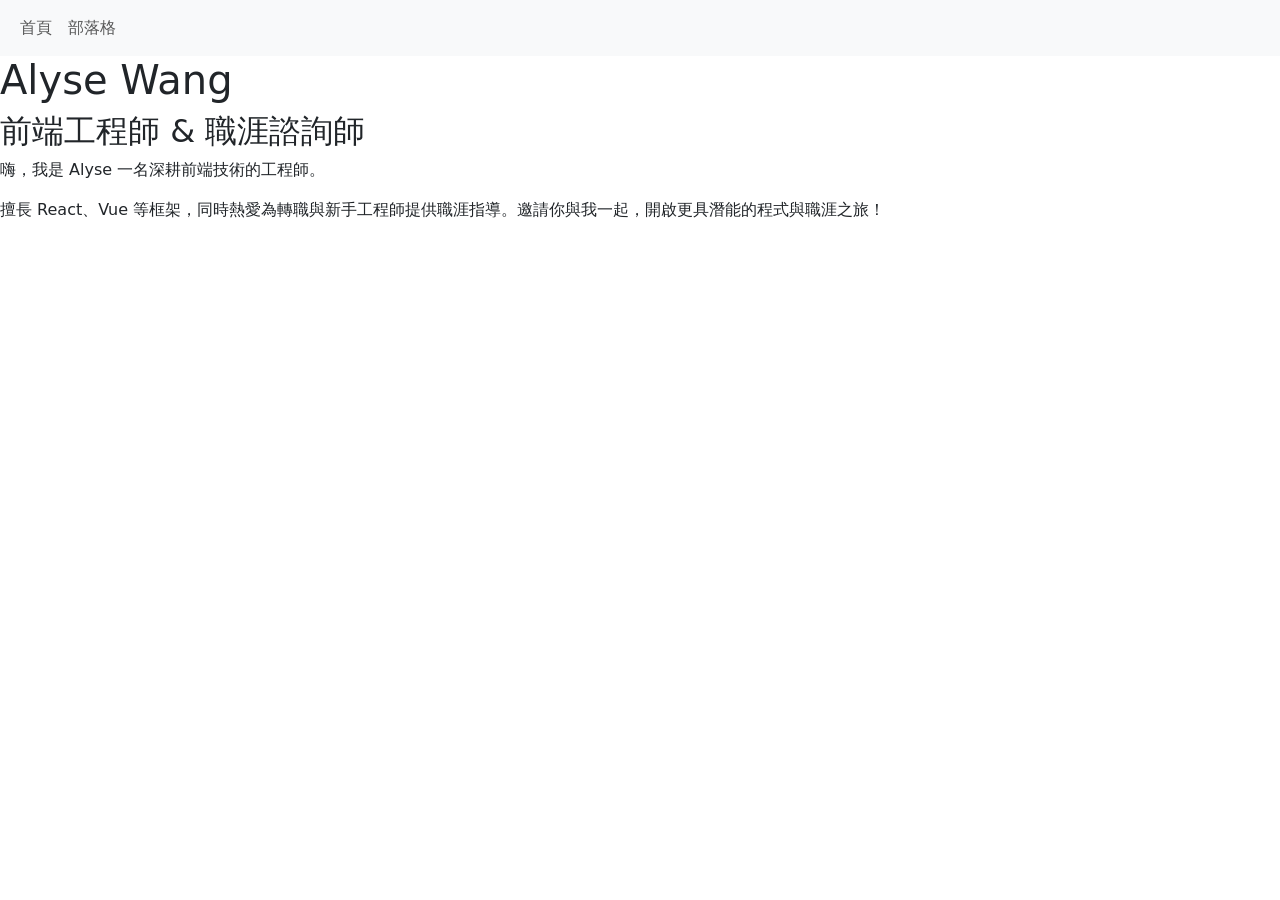
==== blogs.html @ f26d82ae "建立2025 30 webcamp環境" ====
<!DOCTYPE html>
<html lang="zh-Hant-TW">

<head>
    <meta charset="UTF-8">
    <meta name="viewport" content="width=device-width, initial-scale=1.0">
    <!-- bootstrap -->
    <link href="https://cdn.jsdelivr.net/npm/bootstrap@5.1.1/dist/css/bootstrap.min.css" rel="stylesheet"
        integrity="sha384-F3w7mX95PdgyTmZZMECAngseQB83DfGTowi0iMjiWaeVhAn4FJkqJByhZMI3AhiU" crossorigin="anonymous">
    <title>2025 web camp</title>
</head>

<body>
    <nav class="navbar navbar-expand-lg navbar-light bg-light">
        <div class="container-fluid">

            <div class="collapse navbar-collapse" id="navbarSupportedContent">
                <ul class="navbar-nav me-auto mb-2 mb-lg-0">
                    <li class="nav-item">
                        <a class="nav-link" href="index.html">首頁</a>
                    </li>
                    <li class="nav-item">
                        <a class="nav-link" href="blogs.html">部落格</a>
                    </li>

                </ul>

            </div>
        </div>
    </nav>
    <section>
<div class="">
    <h1>Alyse Wang</h1>
    <h2>前端工程師 & 職涯諮詢師</h2>
</div>
<div>
    <p>嗨，我是
Alyse
一名深耕前端技術的工程師。</p>
<p>擅長 React、Vue 等框架，同時熱愛為轉職與新手工程師提供職涯指導。邀請你與我一起，開啟更具潛能的程式與職涯之旅！</p>
</div>
    </section>


    <!-- bootstrap -->
    <script src="https://cdn.jsdelivr.net/npm/bootstrap@5.1.1/dist/js/bootstrap.bundle.min.js"
        integrity="sha384-/bQdsTh/da6pkI1MST/rWKFNjaCP5gBSY4sEBT38Q/9RBh9AH40zEOg7Hlq2THRZ"
        crossorigin="anonymous"></script>
</body>

</html>
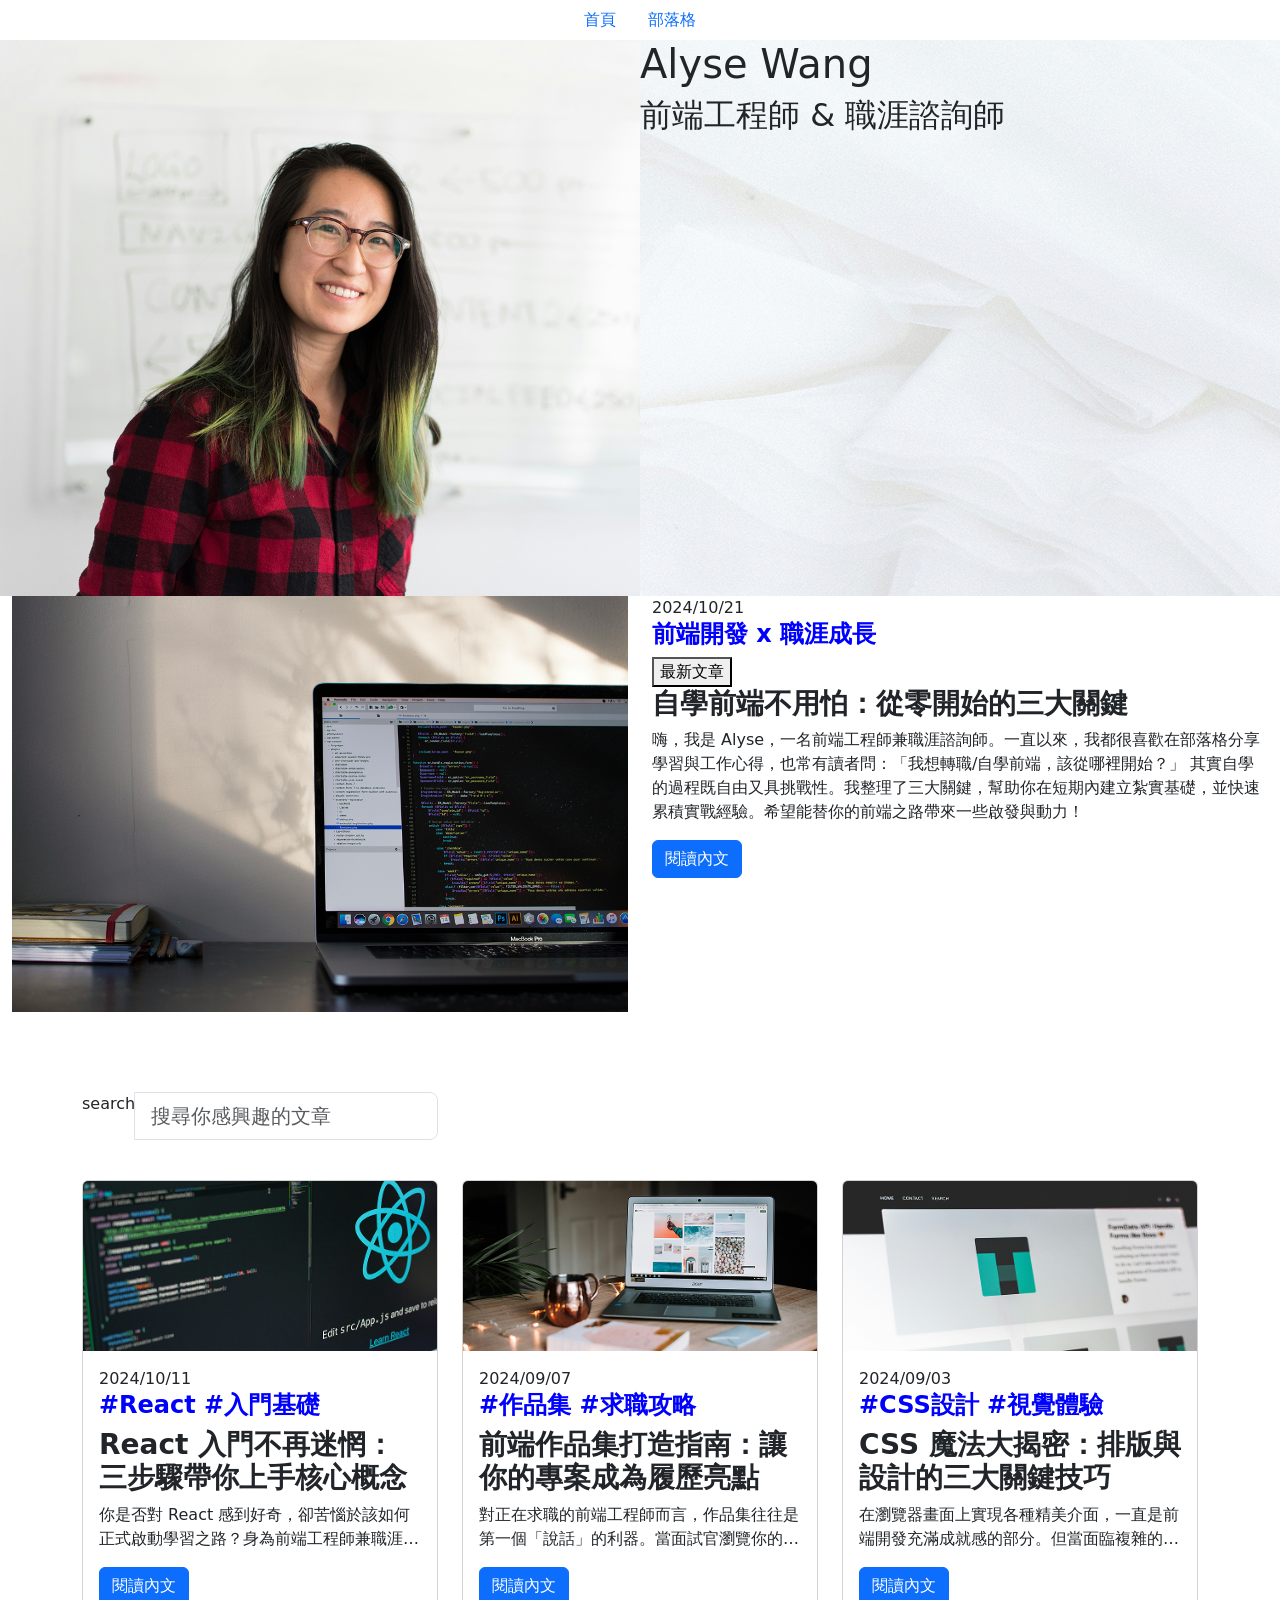
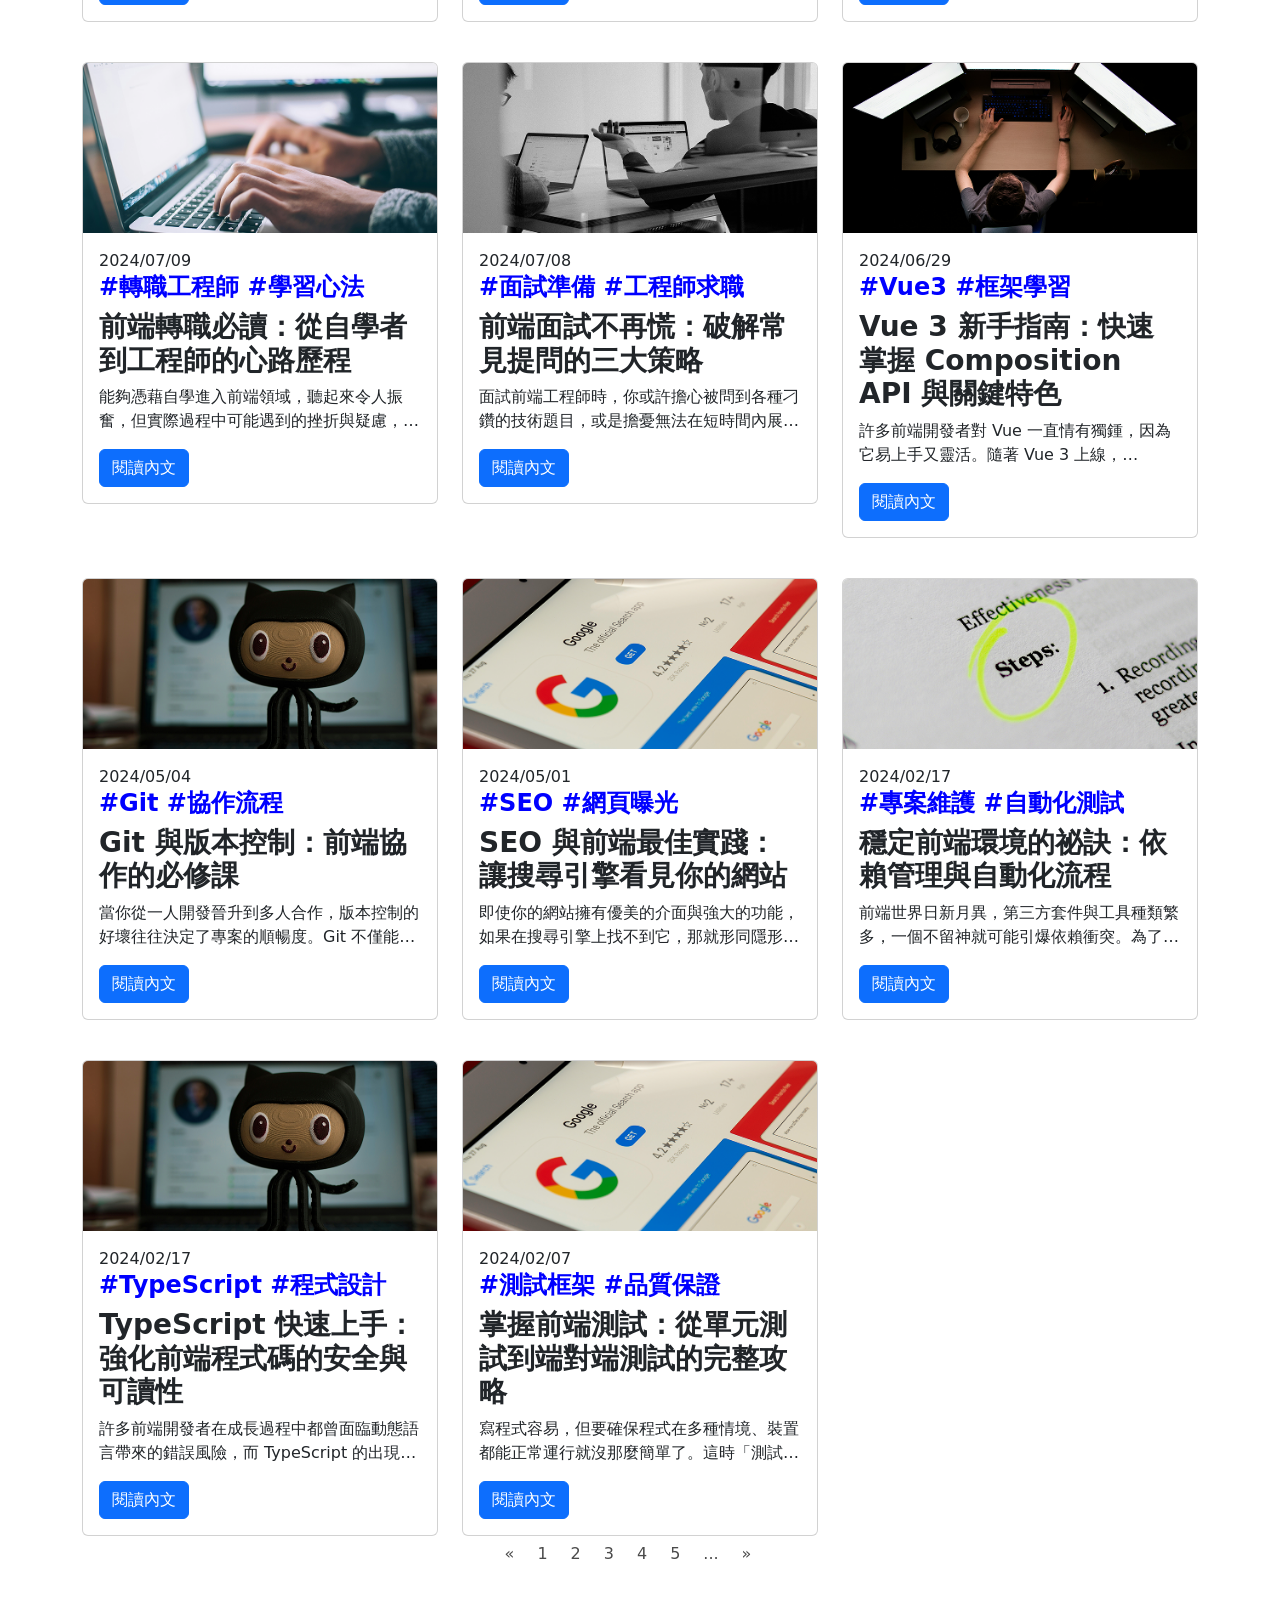
==== commit d0fd1d67: "blogs" ====
--- a/blogs.html
+++ b/blogs.html
@@ -7,40 +7,272 @@
     <!-- bootstrap -->
     <link href="https://cdn.jsdelivr.net/npm/bootstrap@5.1.1/dist/css/bootstrap.min.css" rel="stylesheet"
         integrity="sha384-F3w7mX95PdgyTmZZMECAngseQB83DfGTowi0iMjiWaeVhAn4FJkqJByhZMI3AhiU" crossorigin="anonymous">
+    <link rel="stylesheet" href="./css/desktop.css  ">
     <title>2025 web camp</title>
 </head>
 
 <body>
-    <nav class="navbar navbar-expand-lg navbar-light bg-light">
+    <nav class="nav justify-content-center">
+        <ul class="nav justify-content-center">
+            <li class="nav-item">
+                <a class="nav-link" href="#">首頁</a>
+            </li>
+            <li class="nav-item">
+                <a class="nav-link" href="#">部落格</a>
+            </li>
+        </ul>
+    </nav>
+    <header class="headers container-fluid">
+        <div class="row index-blog-header">
+            <div class="selfie-1 col-lg-6">
+                <img src="./img/desktop/index/Hero Section.png" alt="" class="img-fluid">
+            </div>
+            <div class="selfie-2 col-lg-6">
+                <h1>Alyse Wang</h1>
+                <h2>前端工程師 & 職涯諮詢師</h2>
+            </div>
+        </div>
+    </header>
+    <section>
         <div class="container-fluid">
-
-            <div class="collapse navbar-collapse" id="navbarSupportedContent">
-                <ul class="navbar-nav me-auto mb-2 mb-lg-0">
-                    <li class="nav-item">
-                        <a class="nav-link" href="index.html">首頁</a>
-                    </li>
-                    <li class="nav-item">
-                        <a class="nav-link" href="blogs.html">部落格</a>
-                    </li>
-
-                </ul>
-
+            <div class="row">
+                <div class="col-lg-6 about">
+                    <img src="./img/desktop/blog/About Section.png" alt="" class="img-fluid">
+                </div>
+                <article class="col-lg-6">
+                    <time datetime="2024-10-21">2024/10/21</time>
+                    <h4>前端開發 x 職涯成長</h4><button>最新文章</button>
+                    <h3>自學前端不用怕：從零開始的三大關鍵</h3>
+                    <p>嗨，我是 Alyse，一名前端工程師兼職涯諮詢師。一直以來，我都很喜歡在部落格分享學習與工作心得，也常有讀者問：「我想轉職/自學前端，該從哪裡開始？」
+                        其實自學的過程既自由又具挑戰性。我整理了三大關鍵，幫助你在短期內建立紮實基礎，並快速累積實戰經驗。希望能替你的前端之路帶來一些啟發與動力！</p>
+                    <a href="#" class="btn btn-primary">閱讀內文</a>
+                </article>
             </div>
         </div>
-    </nav>
-    <section>
-<div class="">
-    <h1>Alyse Wang</h1>
-    <h2>前端工程師 & 職涯諮詢師</h2>
-</div>
-<div>
-    <p>嗨，我是
-Alyse
-一名深耕前端技術的工程師。</p>
-<p>擅長 React、Vue 等框架，同時熱愛為轉職與新手工程師提供職涯指導。邀請你與我一起，開啟更具潛能的程式與職涯之旅！</p>
-</div>
     </section>
-
+    <section class="py-80">
+        <div class="container">
+            <div class="row">
+                <div class="col-lg-4">
+                    <div class="input-group input-group-lg ">
+                        <span class="material-symbols-outlined">
+                            search
+                        </span>
+
+                        <input type="text" class="form-control" aria-describedby="inputGroup-sizing-lg"
+                            placeholder="搜尋你感興趣的文章">
+                    </div>
+                </div>
+            </div>
+            <!-- 第一行 -->
+            <div class="row my-40">
+                <div class="col-lg-4">
+                    <article class="card">
+                        <img src="./img/desktop/blog/photo4.png" class="card-img-top" alt="文章列表">
+                        <div class="card-body">
+                            <time datetime="2024-10-11">2024/10/11</time>
+                            <h4>#React #入門基礎</h4>
+                            <h3 class="card-title">React 入門不再迷惘：三步驟帶你上手核心概念</h3>
+                            <p class="card-text text-truncate-2">你是否對 React
+                                感到好奇，卻苦惱於該如何正式啟動學習之路？身為前端工程師兼職涯諮詢師，我常遇到同學問我：「React
+                                到底該怎麼入門？」為了幫大家減少摸索的時間，我整理出三個循序漸進的關鍵步驟，帶你更輕鬆地掌握 React 核心概念，真正把理論應用在實際專案中。</p>
+                            <a href="#" class="btn btn-primary">閱讀內文</a>
+                        </div>
+                    </article>
+                </div>
+                <div class="col-lg-4">
+                    <article class="card">
+                        <img src="./img/desktop/blog/photo1.png" class="card-img-top" alt="文章列表">
+                        <div class="card-body">
+                            <time datetime="2024-09-07">2024/09/07</time>
+                            <h4>#作品集 #求職攻略</h4>
+                            <h3 class="card-title">前端作品集打造指南：讓你的專案成為履歷亮點</h3>
+                            <p class="card-text text-truncate-2">
+                                對正在求職的前端工程師而言，作品集往往是第一個「說話」的利器。當面試官瀏覽你的網頁作品時，能夠快速了解你的程式邏輯、設計感以及解決問題的思路。我在協助多位同學優化履歷與作品集的過程中，總結出一些關鍵要素，分享給正在打造、升級作品集的你。
+                            </p>
+                            <a href="#" class="btn btn-primary">閱讀內文</a>
+                        </div>
+                    </article>
+                </div>
+                <div class="col-lg-4">
+                    <article class="card">
+                        <img src="./img/desktop/blog/photo2.png" class="card-img-top" alt="文章列表">
+                        <div class="card-body">
+                            <time datetime="2024-09-03">2024/09/03</time>
+                            <h4>#CSS設計 #視覺體驗</h4>
+                            <h3 class="card-title">CSS 魔法大揭密：排版與設計的三大關鍵技巧</h3>
+                            <p class="card-text text-truncate-2">
+                                在瀏覽器畫面上實現各種精美介面，一直是前端開發充滿成就感的部分。但當面臨複雜的佈局需求或是響應式設計時，往往讓人抓破頭皮。這篇文章想跟大家分享我在實務專案中累積的三大技巧，幫助你更有效率地駕馭
+                                CSS，打造兼具美感與功能性的網頁。
+                            </p>
+                            <a href="#" class="btn btn-primary">閱讀內文</a>
+                        </div>
+                    </article>
+                </div>
+            </div>
+            <!-- 第二行 -->
+            <div class="row my-40">
+                <div class="col-lg-4">
+                    <article class="card">
+                        <img src="./img/desktop/blog/photo6.png" class="card-img-top" alt="文章列表">
+                        <div class="card-body">
+                            <time datetime="2024-07-09">2024/07/09</time>
+                            <h4>#轉職工程師 #學習心法</h4>
+                            <h3 class="card-title">前端轉職必讀：從自學者到工程師的心路歷程</h3>
+                            <p class="card-text text-truncate-2">
+                                能夠憑藉自學進入前端領域，聽起來令人振奮，但實際過程中可能遇到的挫折與疑慮，卻常常令人猶豫。回想當初我也是對程式一竅不通，卻在興趣的驅使下毅然踏上自學之路。今天想透過這篇文章，分享我的轉職經驗和一些調適心態的秘訣，盼能為有心投入前端領域的你提供一些力量與方向。
+                            </p>
+                            <a href="#" class="btn btn-primary">閱讀內文</a>
+                        </div>
+                    </article>
+                </div>
+                <div class="col-lg-4">
+                    <article class="card">
+                        <img src="./img/desktop/blog/photo3.png" class="card-img-top" alt="文章列表">
+                        <div class="card-body">
+                            <time datetime="2024-07-08">2024/07/08</time>
+                            <h4>#面試準備 #工程師求職</h4>
+                            <h3 class="card-title">前端面試不再慌：破解常見提問的三大策略</h3>
+                            <p class="card-text text-truncate-2">
+                                面試前端工程師時，你或許擔心被問到各種刁鑽的技術題目，或是擔憂無法在短時間內展現實力。其實，許多面試官關注的重點並不僅是程式碼本身，更包含問題解決的流程與溝通能力。這篇文章將分享我在面試過程中常見的三大難題，以及如何以更具條理的方式回應，讓你在面試場合中脫穎而出。
+                            </p>
+                            <a href="#" class="btn btn-primary">閱讀內文</a>
+                        </div>
+                    </article>
+                </div>
+                <div class="col-lg-4">
+                    <article class="card">
+                        <img src="./img/desktop/blog/photo5.png" class="card-img-top" alt="文章列表">
+                        <div class="card-body">
+                            <time datetime="2024-06-29">2024/06/29</time>
+                            <h4>#Vue3 #框架學習</h4>
+                            <h3 class="card-title">Vue 3 新手指南：快速掌握 Composition API 與關鍵特色</h3>
+                            <p class="card-text text-truncate-2">
+                                許多前端開發者對 Vue 一直情有獨鍾，因為它易上手又靈活。隨著 Vue 3 上線，Composition API 的導入更是大幅提升可讀性與維護性。這篇文章將帶你快速瞭解
+                                Vue 3 的獨特魅力，並透過簡單範例幫助你更順利地切換到新版本的思維模式。
+                            </p>
+                            <a href="#" class="btn btn-primary">閱讀內文</a>
+                        </div>
+                    </article>
+                </div>
+            </div>
+            <!-- 第三行 -->
+            <div class="row my-40">
+                <div class="col-lg-4">
+                    <article class="card">
+                        <img src="./img/desktop/blog/photo9.png" class="card-img-top" alt="文章列表">
+                        <div class="card-body">
+                            <time datetime="2024-05-04">2024/05/04</time>
+                            <h4>#Git #協作流程</h4>
+                            <h3 class="card-title">Git 與版本控制：前端協作的必修課</h3>
+                            <p class="card-text text-truncate-2">
+                                當你從一人開發晉升到多人合作，版本控制的好壞往往決定了專案的順暢度。Git 不僅能記錄程式碼變動，更能確保每位成員都在正確的分支上完成任務。透過這篇文章，你將了解常見的 Git 流程，並學會在前端專案中輕鬆管理與協作。
+                            </p>
+                            <a href="#" class="btn btn-primary">閱讀內文</a>
+                        </div>
+                    </article>
+                </div>
+                <div class="col-lg-4">
+                    <article class="card">
+                        <img src="./img/desktop/blog/photo7.png" class="card-img-top" alt="文章列表">
+                        <div class="card-body">
+                            <time datetime="2024-05-01">2024/05/01</time>
+                            <h4>#SEO #網頁曝光</h4>
+                            <h3 class="card-title">SEO 與前端最佳實踐：讓搜尋引擎看見你的網站</h3>
+                            <p class="card-text text-truncate-2">
+                                即使你的網站擁有優美的介面與強大的功能，如果在搜尋引擎上找不到它，那就形同隱形。身為前端工程師，瞭解基本的 SEO 概念與技術是讓網站脫穎而出的關鍵。這篇文章將分享我在前端實作時，常用的 SEO 小技巧與實務做法，幫助你顯著提升網站曝光度。
+                            </p>
+                            <a href="#" class="btn btn-primary">閱讀內文</a>
+                        </div>
+                    </article>
+                </div>
+                <div class="col-lg-4">
+                    <article class="card">
+                        <img src="./img/desktop/blog/photo8.png" class="card-img-top" alt="文章列表">
+                        <div class="card-body">
+                            <time datetime="2024-02-17">2024/02/17</time>
+                            <h4>#專案維護 #自動化測試</h4>
+                            <h3 class="card-title">穩定前端環境的祕訣：依賴管理與自動化流程</h3>
+                            <p class="card-text text-truncate-2">
+                                前端世界日新月異，第三方套件與工具種類繁多，一個不留神就可能引爆依賴衝突。為了確保專案長期維護的穩定度，建立一套良好的依賴管理與自動化流程至關重要。在本文中，我會分享從套件更新到測試部署的實務經驗，讓你在開發時不再手忙腳亂。
+                            </p>
+                            <a href="#" class="btn btn-primary">閱讀內文</a>
+                        </div>
+                    </article>
+                </div>
+            </div>
+            <!-- 第四行 -->
+            <div class="row my-40">
+                <div class="col-lg-4">
+                    <article class="card">
+                        <img src="./img/desktop/blog/photo9.png" class="card-img-top" alt="文章列表">
+                        <div class="card-body">
+                            <time datetime="2024-02-17">2024/02/17</time>
+                            <h4>#TypeScript #程式設計</h4>
+                            <h3 class="card-title">TypeScript 快速上手：強化前端程式碼的安全與可讀性</h3>
+                            <p class="card-text text-truncate-2">
+                                許多前端開發者在成長過程中都曾面臨動態語言帶來的錯誤風險，而 TypeScript 的出現正是為了改善這種情況。它能在開發階段即發現型別錯誤，並帶來更友善的程式碼提示。本篇文章將介紹如何在前端專案中導入 TypeScript，並透過真實案例展示它為開發流程帶來的優勢。
+                            </p>
+                            <a href="#" class="btn btn-primary">閱讀內文</a>
+                        </div>
+                    </article>
+                </div>
+                <div class="col-lg-4">
+                    <article class="card">
+                        <img src="./img/desktop/blog/photo7.png" class="card-img-top" alt="文章列表">
+                        <div class="card-body">
+                            <time datetime="2024-02-07">2024/02/07</time>
+                            <h4>#測試框架 #品質保證</h4>
+                            <h3 class="card-title">掌握前端測試：從單元測試到端對端測試的完整攻略</h3>
+                            <p class="card-text text-truncate-2">
+                                寫程式容易，但要確保程式在多種情境、裝置都能正常運行就沒那麼簡單了。這時「測試」便成了維持程式品質的關鍵環節。從最基礎的單元測試，到模擬使用者行為的端對端測試，每一種測試方式都有它的價值與最佳應用情境。本文將帶你認識不同類型的前端測試工具，以及如何在開發流程中實踐自動化測試，打造更穩定、可預期的專案。
+                            </p>
+                            <a href="#" class="btn btn-primary">閱讀內文</a>
+                        </div>
+                    </article>
+                </div>
+                
+                <!-- <div class="col-lg-4">
+                    <article class="card">
+                        <img src="./img/desktop/blog/photo8.png" class="card-img-top" alt="文章列表">
+                        <div class="card-body">
+                            <time datetime="2024-06-29">2024/06/29</time>
+                            <h4>#Vue3 #框架學習</h4>
+                            <h3 class="card-title">Vue 3 新手指南：快速掌握 Composition API 與關鍵特色</h3>
+                            <p class="card-text text-truncate-2">
+                                許多前端開發者對 Vue 一直情有獨鍾，因為它易上手又靈活。隨著 Vue 3 上線，Composition API 的導入更是大幅提升可讀性與維護性。這篇文章將帶你快速瞭解
+                                Vue 3 的獨特魅力，並透過簡單範例幫助你更順利地切換到新版本的思維模式。
+                            </p>
+                            <a href="#" class="btn btn-primary">閱讀內文</a>
+                        </div>
+                    </article>
+                </div>
+            </div> -->
+            <!-- 分頁 (Pagination) -->
+            <div class="row">
+                <nav aria-label="Page navigation">
+                    <ul class="pagination justify-content-center">
+                        <li class="page-item">
+                            <a class="page-link" href="#" aria-label="Previous">
+                                <span aria-hidden="true">&laquo;</span>
+                            </a>
+                        </li>
+                        <li class="page-item"><a class="page-link" href="#">1</a></li>
+                        <li class="page-item"><a class="page-link" href="#">2</a></li>
+                        <li class="page-item"><a class="page-link" href="#">3</a></li>
+                        <li class="page-item"><a class="page-link" href="#">4</a></li>
+                        <li class="page-item"><a class="page-link" href="#">5</a></li>
+                        <li class="page-item"><a class="page-link" href="#">...</a></li>
+                        <li class="page-item">
+                            <a class="page-link" href="#" aria-label="Next">
+                                <span aria-hidden="true">&raquo;</span>
+                            </a>
+                        </li>
+                    </ul>
+                </nav>
+            </div>
+        </div>
+    </section>
 
     <!-- bootstrap -->
     <script src="https://cdn.jsdelivr.net/npm/bootstrap@5.1.1/dist/js/bootstrap.bundle.min.js"
--- a/css/desktop.css
+++ b/css/desktop.css
@@ -0,0 +1,44 @@
+
+h3{
+    font-weight: 700;
+}
+h4 {
+    color: blue;
+    font-weight: 700;
+}
+
+.pagination a{
+    border: 0px;
+    color: #4B4B4B;
+    background-color: #fff;
+}
+
+.my-40{
+    margin-top: 40px;
+    margin-bottom: 40px;
+}
+
+.py-80 {
+    padding-top: 80px;
+    padding-bottom: 80px;
+}
+
+.selfie-1,
+.selfie-2 {
+    padding: 0px;
+}
+
+.selfie-2 {
+    background-image: url(../img/desktop/index/Hero\ Section2.png);
+}
+
+.card-body > time {
+    margin-bottom: 4px;
+}
+
+.text-truncate-2 {
+    display: -webkit-box;
+    -webkit-box-orient: vertical;
+    -webkit-line-clamp: 2;
+    overflow: hidden;
+}
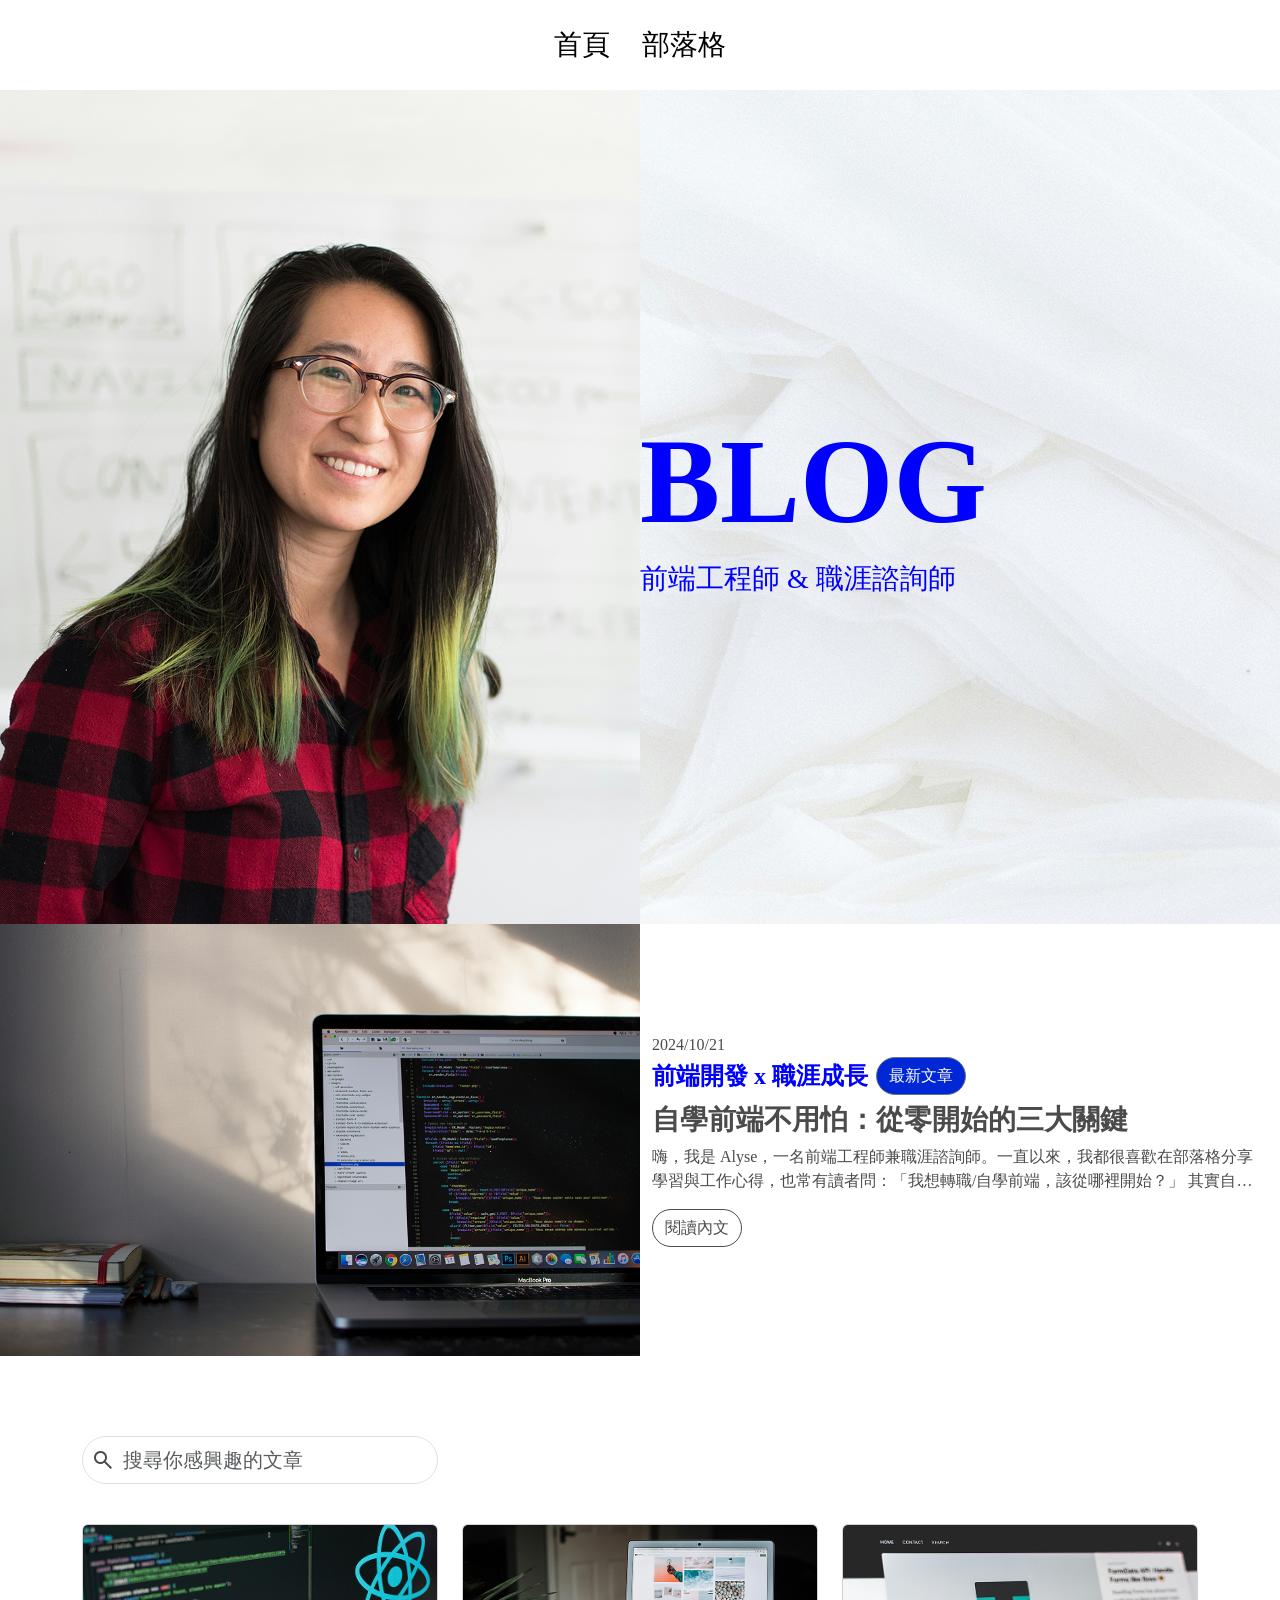
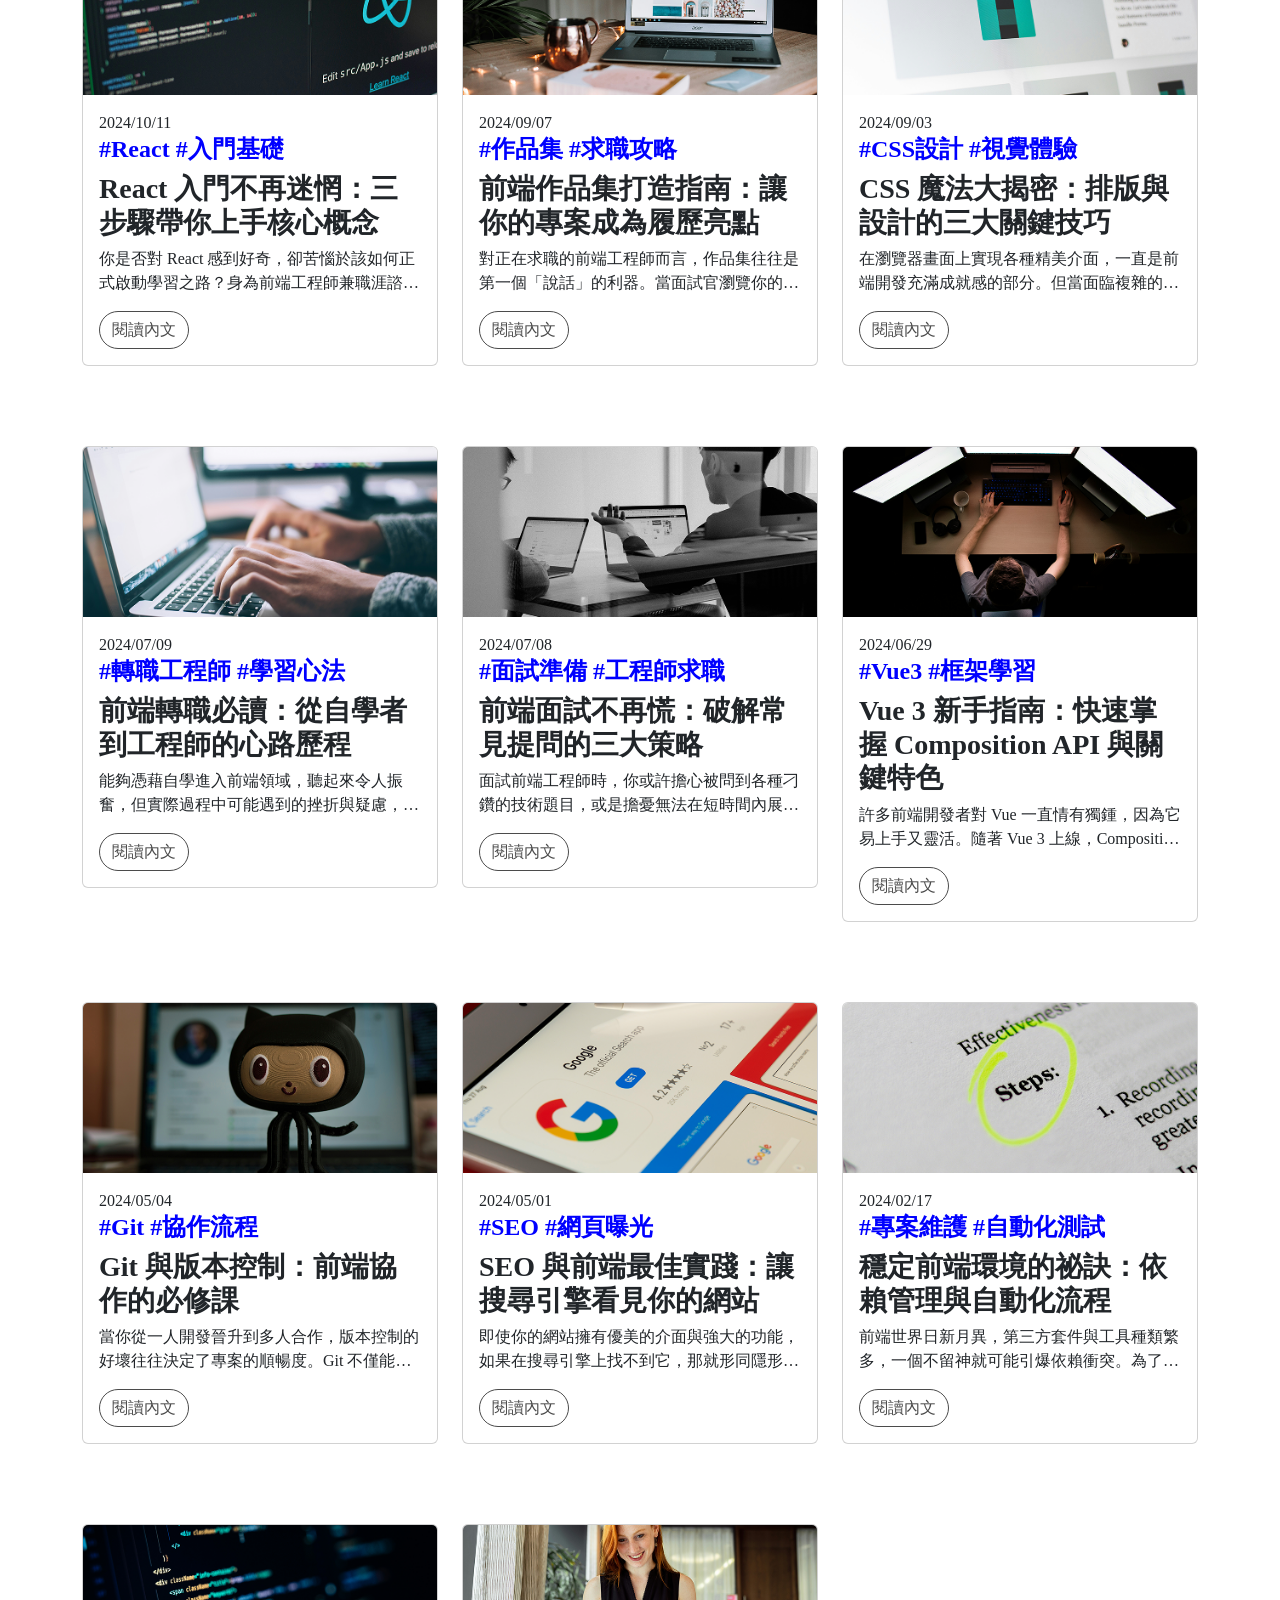
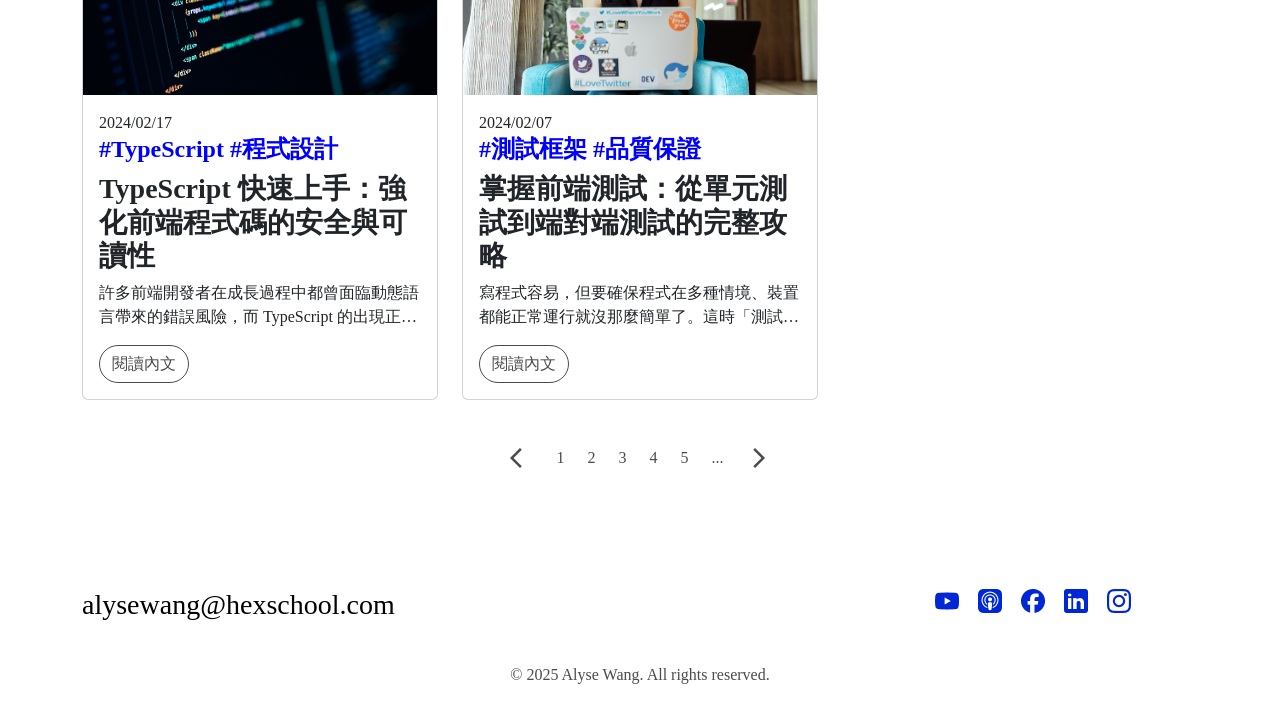
==== commit 8dab0ee3: "blogs complete" ====
--- a/blogs.html
+++ b/blogs.html
@@ -4,48 +4,65 @@
 <head>
     <meta charset="UTF-8">
     <meta name="viewport" content="width=device-width, initial-scale=1.0">
+    <!-- google icon -->
+    <link rel="preconnect" href="https://fonts.googleapis.com">
+    <link rel="preconnect" href="https://fonts.gstatic.com" crossorigin>
+    <link href="https://fonts.googleapis.com/css2?family=Material+Symbols+Outlined" rel="stylesheet">
     <!-- bootstrap -->
     <link href="https://cdn.jsdelivr.net/npm/bootstrap@5.1.1/dist/css/bootstrap.min.css" rel="stylesheet"
         integrity="sha384-F3w7mX95PdgyTmZZMECAngseQB83DfGTowi0iMjiWaeVhAn4FJkqJByhZMI3AhiU" crossorigin="anonymous">
     <link rel="stylesheet" href="./css/desktop.css  ">
+    <link rel="stylesheet" href="./css/mobile.css">
     <title>2025 web camp</title>
 </head>
 
 <body>
-    <nav class="nav justify-content-center">
-        <ul class="nav justify-content-center">
+    <nav class="nav justify-content-center navbar p-0">
+        <ul class="nav justify-content-center p-0">
             <li class="nav-item">
-                <a class="nav-link" href="#">首頁</a>
+                <a class="nav-link" href="index.html">
+                    <h2 class="m-0">首頁</h2>
+                </a>
             </li>
             <li class="nav-item">
-                <a class="nav-link" href="#">部落格</a>
+                <a class="nav-link" href="blogs.html">
+                    <h2 class="m-0">部落格</h2>
+                </a>
             </li>
         </ul>
     </nav>
     <header class="headers container-fluid">
-        <div class="row index-blog-header">
-            <div class="selfie-1 col-lg-6">
-                <img src="./img/desktop/index/Hero Section.png" alt="" class="img-fluid">
-            </div>
-            <div class="selfie-2 col-lg-6">
-                <h1>Alyse Wang</h1>
-                <h2>前端工程師 & 職涯諮詢師</h2>
+        <div class="row index-blog-header justify-content-center align-items-center p-0">
+            <div class="selfie-1 col-lg-6 p-0">
+                <!-- <img src="./img/desktop/index/Hero Section.png" alt="" class="img-fluid object-fit-cover"> -->
+            </div>
+            <div class="col-lg-6 selfie-2 p-0 d-flex align-items-center">
+                <div class="selfie-2-text">
+                    <h1>BLOG</h1>
+                    <h2>前端工程師 & 職涯諮詢師</h2>
+                </div>
             </div>
         </div>
     </header>
     <section>
         <div class="container-fluid">
             <div class="row">
-                <div class="col-lg-6 about">
-                    <img src="./img/desktop/blog/About Section.png" alt="" class="img-fluid">
-                </div>
-                <article class="col-lg-6">
-                    <time datetime="2024-10-21">2024/10/21</time>
-                    <h4>前端開發 x 職涯成長</h4><button>最新文章</button>
-                    <h3>自學前端不用怕：從零開始的三大關鍵</h3>
-                    <p>嗨，我是 Alyse，一名前端工程師兼職涯諮詢師。一直以來，我都很喜歡在部落格分享學習與工作心得，也常有讀者問：「我想轉職/自學前端，該從哪裡開始？」
-                        其實自學的過程既自由又具挑戰性。我整理了三大關鍵，幫助你在短期內建立紮實基礎，並快速累積實戰經驗。希望能替你的前端之路帶來一些啟發與動力！</p>
-                    <a href="#" class="btn btn-primary">閱讀內文</a>
+                <div class="col-lg-6 about p-0">
+                    <img src="./img/desktop/blog/About Section.png" alt="" class="img-fluid  about-img">
+                </div>
+                <article class="col-lg-6 d-flex align-items-center align-middle">
+                    <div class="about-content">
+                        <time datetime="2024-10-21">2024/10/21</time>
+                        <div class="d-flex align-items-center ">
+                            <h4>前端開發 x 職涯成長</h4>
+                            <button type="button" class="btn btn-secondary">最新文章</button>
+                        </div>
+                        <h3>自學前端不用怕：從零開始的三大關鍵</h3>
+                        <p class="text-truncate-2">嗨，我是
+                            Alyse，一名前端工程師兼職涯諮詢師。一直以來，我都很喜歡在部落格分享學習與工作心得，也常有讀者問：「我想轉職/自學前端，該從哪裡開始？」
+                            其實自學的過程既自由又具挑戰性。我整理了三大關鍵，幫助你在短期內建立紮實基礎，並快速累積實戰經驗。希望能替你的前端之路帶來一些啟發與動力！</p>
+                        <a href="#" class="btn btn-primary">閱讀內文</a>
+                    </div>
                 </article>
             </div>
         </div>
@@ -54,18 +71,18 @@
         <div class="container">
             <div class="row">
                 <div class="col-lg-4">
-                    <div class="input-group input-group-lg ">
+                    <div class="input-group input-group-lg align-items-center border rounded-pill p-2">
                         <span class="material-symbols-outlined">
                             search
                         </span>
 
-                        <input type="text" class="form-control" aria-describedby="inputGroup-sizing-lg"
-                            placeholder="搜尋你感興趣的文章">
+                        <input type="text" class="form-control border-0 p-0 ms-2"
+                            aria-describedby="inputGroup-sizing-lg" placeholder="搜尋你感興趣的文章">
                     </div>
                 </div>
             </div>
             <!-- 第一行 -->
-            <div class="row my-40">
+            <div class="row py-40">
                 <div class="col-lg-4">
                     <article class="card">
                         <img src="./img/desktop/blog/photo4.png" class="card-img-top" alt="文章列表">
@@ -111,7 +128,7 @@
                 </div>
             </div>
             <!-- 第二行 -->
-            <div class="row my-40">
+            <div class="row py-40">
                 <div class="col-lg-4">
                     <article class="card">
                         <img src="./img/desktop/blog/photo6.png" class="card-img-top" alt="文章列表">
@@ -157,7 +174,7 @@
                 </div>
             </div>
             <!-- 第三行 -->
-            <div class="row my-40">
+            <div class="row py-40">
                 <div class="col-lg-4">
                     <article class="card">
                         <img src="./img/desktop/blog/photo9.png" class="card-img-top" alt="文章列表">
@@ -166,7 +183,8 @@
                             <h4>#Git #協作流程</h4>
                             <h3 class="card-title">Git 與版本控制：前端協作的必修課</h3>
                             <p class="card-text text-truncate-2">
-                                當你從一人開發晉升到多人合作，版本控制的好壞往往決定了專案的順暢度。Git 不僅能記錄程式碼變動，更能確保每位成員都在正確的分支上完成任務。透過這篇文章，你將了解常見的 Git 流程，並學會在前端專案中輕鬆管理與協作。
+                                當你從一人開發晉升到多人合作，版本控制的好壞往往決定了專案的順暢度。Git 不僅能記錄程式碼變動，更能確保每位成員都在正確的分支上完成任務。透過這篇文章，你將了解常見的 Git
+                                流程，並學會在前端專案中輕鬆管理與協作。
                             </p>
                             <a href="#" class="btn btn-primary">閱讀內文</a>
                         </div>
@@ -180,7 +198,8 @@
                             <h4>#SEO #網頁曝光</h4>
                             <h3 class="card-title">SEO 與前端最佳實踐：讓搜尋引擎看見你的網站</h3>
                             <p class="card-text text-truncate-2">
-                                即使你的網站擁有優美的介面與強大的功能，如果在搜尋引擎上找不到它，那就形同隱形。身為前端工程師，瞭解基本的 SEO 概念與技術是讓網站脫穎而出的關鍵。這篇文章將分享我在前端實作時，常用的 SEO 小技巧與實務做法，幫助你顯著提升網站曝光度。
+                                即使你的網站擁有優美的介面與強大的功能，如果在搜尋引擎上找不到它，那就形同隱形。身為前端工程師，瞭解基本的 SEO
+                                概念與技術是讓網站脫穎而出的關鍵。這篇文章將分享我在前端實作時，常用的 SEO 小技巧與實務做法，幫助你顯著提升網站曝光度。
                             </p>
                             <a href="#" class="btn btn-primary">閱讀內文</a>
                         </div>
@@ -202,24 +221,26 @@
                 </div>
             </div>
             <!-- 第四行 -->
-            <div class="row my-40">
-                <div class="col-lg-4">
-                    <article class="card">
-                        <img src="./img/desktop/blog/photo9.png" class="card-img-top" alt="文章列表">
+            <div class="row py-40">
+                <div class="col-lg-4">
+                    <article class="card">
+                        <img src="./img/desktop/blog/photo11.png" class="card-img-top" alt="文章列表">
                         <div class="card-body">
                             <time datetime="2024-02-17">2024/02/17</time>
                             <h4>#TypeScript #程式設計</h4>
                             <h3 class="card-title">TypeScript 快速上手：強化前端程式碼的安全與可讀性</h3>
                             <p class="card-text text-truncate-2">
-                                許多前端開發者在成長過程中都曾面臨動態語言帶來的錯誤風險，而 TypeScript 的出現正是為了改善這種情況。它能在開發階段即發現型別錯誤，並帶來更友善的程式碼提示。本篇文章將介紹如何在前端專案中導入 TypeScript，並透過真實案例展示它為開發流程帶來的優勢。
-                            </p>
-                            <a href="#" class="btn btn-primary">閱讀內文</a>
-                        </div>
-                    </article>
-                </div>
-                <div class="col-lg-4">
-                    <article class="card">
-                        <img src="./img/desktop/blog/photo7.png" class="card-img-top" alt="文章列表">
+                                許多前端開發者在成長過程中都曾面臨動態語言帶來的錯誤風險，而 TypeScript
+                                的出現正是為了改善這種情況。它能在開發階段即發現型別錯誤，並帶來更友善的程式碼提示。本篇文章將介紹如何在前端專案中導入
+                                TypeScript，並透過真實案例展示它為開發流程帶來的優勢。
+                            </p>
+                            <a href="#" class="btn btn-primary">閱讀內文</a>
+                        </div>
+                    </article>
+                </div>
+                <div class="col-lg-4">
+                    <article class="card">
+                        <img src="./img/desktop/blog/photo10.png" class="card-img-top" alt="文章列表">
                         <div class="card-body">
                             <time datetime="2024-02-07">2024/02/07</time>
                             <h4>#測試框架 #品質保證</h4>
@@ -231,7 +252,7 @@
                         </div>
                     </article>
                 </div>
-                
+
                 <!-- <div class="col-lg-4">
                     <article class="card">
                         <img src="./img/desktop/blog/photo8.png" class="card-img-top" alt="文章列表">
@@ -248,13 +269,17 @@
                     </article>
                 </div>
             </div> -->
+
+            </div>
             <!-- 分頁 (Pagination) -->
-            <div class="row">
+            <div class="row text-center">
                 <nav aria-label="Page navigation">
                     <ul class="pagination justify-content-center">
                         <li class="page-item">
                             <a class="page-link" href="#" aria-label="Previous">
-                                <span aria-hidden="true">&laquo;</span>
+                                <span aria-hidden="true" class="material-symbols-outlined">
+                                    arrow_back_ios
+                                </span>
                             </a>
                         </li>
                         <li class="page-item"><a class="page-link" href="#">1</a></li>
@@ -265,7 +290,9 @@
                         <li class="page-item"><a class="page-link" href="#">...</a></li>
                         <li class="page-item">
                             <a class="page-link" href="#" aria-label="Next">
-                                <span aria-hidden="true">&raquo;</span>
+                                <span aria-hidden="true" class="material-symbols-outlined">
+                                    arrow_forward_ios
+                                </span>
                             </a>
                         </li>
                     </ul>
@@ -273,6 +300,48 @@
             </div>
         </div>
     </section>
+    <footer>
+        <div class="container">
+            <div class="row align-items-center py-80 social-list p-0">
+                <div class="col-lg-9"><a href="alysewang@hexschool.com" class="text-decoration-none">
+                        <h2>alysewang@hexschool.com</h2>
+                    </a></div>
+                <div class="col-lg-3 p-0">
+                    <nav>
+                        <ul class="pagination">
+                            <li class="page-item">
+                                <a class="page-link" href="#" aria-label="Previous">
+                                    <img src="./img/desktop/index/onlyIcon.png" alt="">
+                                </a>
+                            </li>
+                            <li class="page-item">
+                                <a class="page-link" href="#">
+                                    <img
+                                        src="./img/desktop/index/onlyIcon-1.png" alt=""></a></li>
+                            <li class="page-item">
+                                <a class="page-link" href="#">
+                                    <img
+                                        src="./img/desktop/index/onlyIcon-2.png" alt=""></a></li>
+                            <li class="page-item">
+                                <a class="page-link" href="#">
+                                    <img
+                                        src="./img/desktop/index/icons8-linkedin.png" alt=""></a></li>
+                            <li class="page-item">
+                                <a class="page-link" href="#" aria-label="Next">
+                                    <img src="./img/desktop/index/onlyIcon-3.png" alt="">
+                                </a>
+                            </li>
+                        </ul>
+                    </nav>
+                </div>
+            </div>
+            <div class="row justify-content-center align-items-center py-4 text-center">
+                <div class="col-lg-6">
+                    <p>© 2025 Alyse Wang. All rights reserved.</p>
+                </div>
+            </div>
+        </div>
+    </footer>
 
     <!-- bootstrap -->
     <script src="https://cdn.jsdelivr.net/npm/bootstrap@5.1.1/dist/js/bootstrap.bundle.min.js"
--- a/css/desktop.css
+++ b/css/desktop.css
@@ -1,21 +1,43 @@
+/* 設定 */
+@import url('https://fonts.googleapis.com/css2?family=Noto+Sans:ital,wght@0,100..900;1,100..900&display=swap');
 
-h3{
+body {
+    font-family: "Noto Sans TC", serif;
+    color: #4B4B4B;
+}
+
+a > h2 {
+    color: #000000;
+}
+
+h1 {
+    color: blue;
+    font-size: 120px;
     font-weight: 700;
 }
+
+h2 {
+    color: blue;
+    font-size: 28px;
+}
+
+h3 {
+    font-weight: 700;
+}
+
 h4 {
     color: blue;
     font-weight: 700;
 }
 
-.pagination a{
-    border: 0px;
-    color: #4B4B4B;
-    background-color: #fff;
+article time{
+    margin-bottom: 4px;
 }
 
-.my-40{
-    margin-top: 40px;
-    margin-bottom: 40px;
+
+.py-40 {
+    padding-top: 40px;
+    padding-bottom: 40px;
 }
 
 .py-80 {
@@ -23,22 +45,58 @@
     padding-bottom: 80px;
 }
 
-.selfie-1,
-.selfie-2 {
+.text-truncate-2 {
+    display: -webkit-box;
+    -webkit-box-orient: vertical;
+    -webkit-line-clamp: 2;
+    overflow: hidden;
+}
+
+/* 樣式 */
+
+.navbar{
+    min-height: 90px;
+}
+
+.btn-primary{
+    color: #4B4B4B;
+    background:#fff;
+    border: 1px solid #4B4B4B;
+    border-radius: 40px;
+}
+
+.btn-secondary{
+    background-color: #0027D5;
+    border-radius: 40px;
+    margin: 0 0 8px 8px;
+}
+
+.pagination a {
+    border: 0px;
+    color: #4B4B4B;
+}
+
+footer a.page-link{
     padding: 0px;
+}
+
+
+.selfie-1 {
+    background-image: url(../img/desktop/index/Hero\ Section.png);
+
 }
 
 .selfie-2 {
     background-image: url(../img/desktop/index/Hero\ Section2.png);
 }
 
-.card-body > time {
-    margin-bottom: 4px;
+.selfie-1,
+.selfie-2 {
+    background-size: cover;
+    min-height: 834px;
+    background-position: center;
+
 }
 
-.text-truncate-2 {
-    display: -webkit-box;
-    -webkit-box-orient: vertical;
-    -webkit-line-clamp: 2;
-    overflow: hidden;
-}+
+
--- a/css/mobile.css
+++ b/css/mobile.css
@@ -0,0 +1,52 @@
+@media (max-width: 992px) {
+
+    /* 設定 */
+    h1 {
+
+        font-size: 52px;
+        margin-bottom: 12px;
+
+    }
+
+    .py-80 {
+        padding-top: 64px;
+        padding-bottom: 64px;
+    }
+
+    /* 樣式 */
+    /* nvbar */
+    .navbar {
+        min-height: 90px;
+    }
+
+    /* header */
+    .selfie-1 {
+
+        min-height: 375px;
+        background-position: right;
+
+    }
+
+    .selfie-2 {
+        min-height: auto;
+
+    }
+
+    .selfie-2-text {
+        padding: 24px;
+    }
+
+    /* about */
+    .about-img {
+        min-height: 375px;
+    }
+
+    .about-content {
+        padding: 48px 12px;
+    }
+
+    /* footer */
+    .social-list {
+        display: none;
+    }
+}
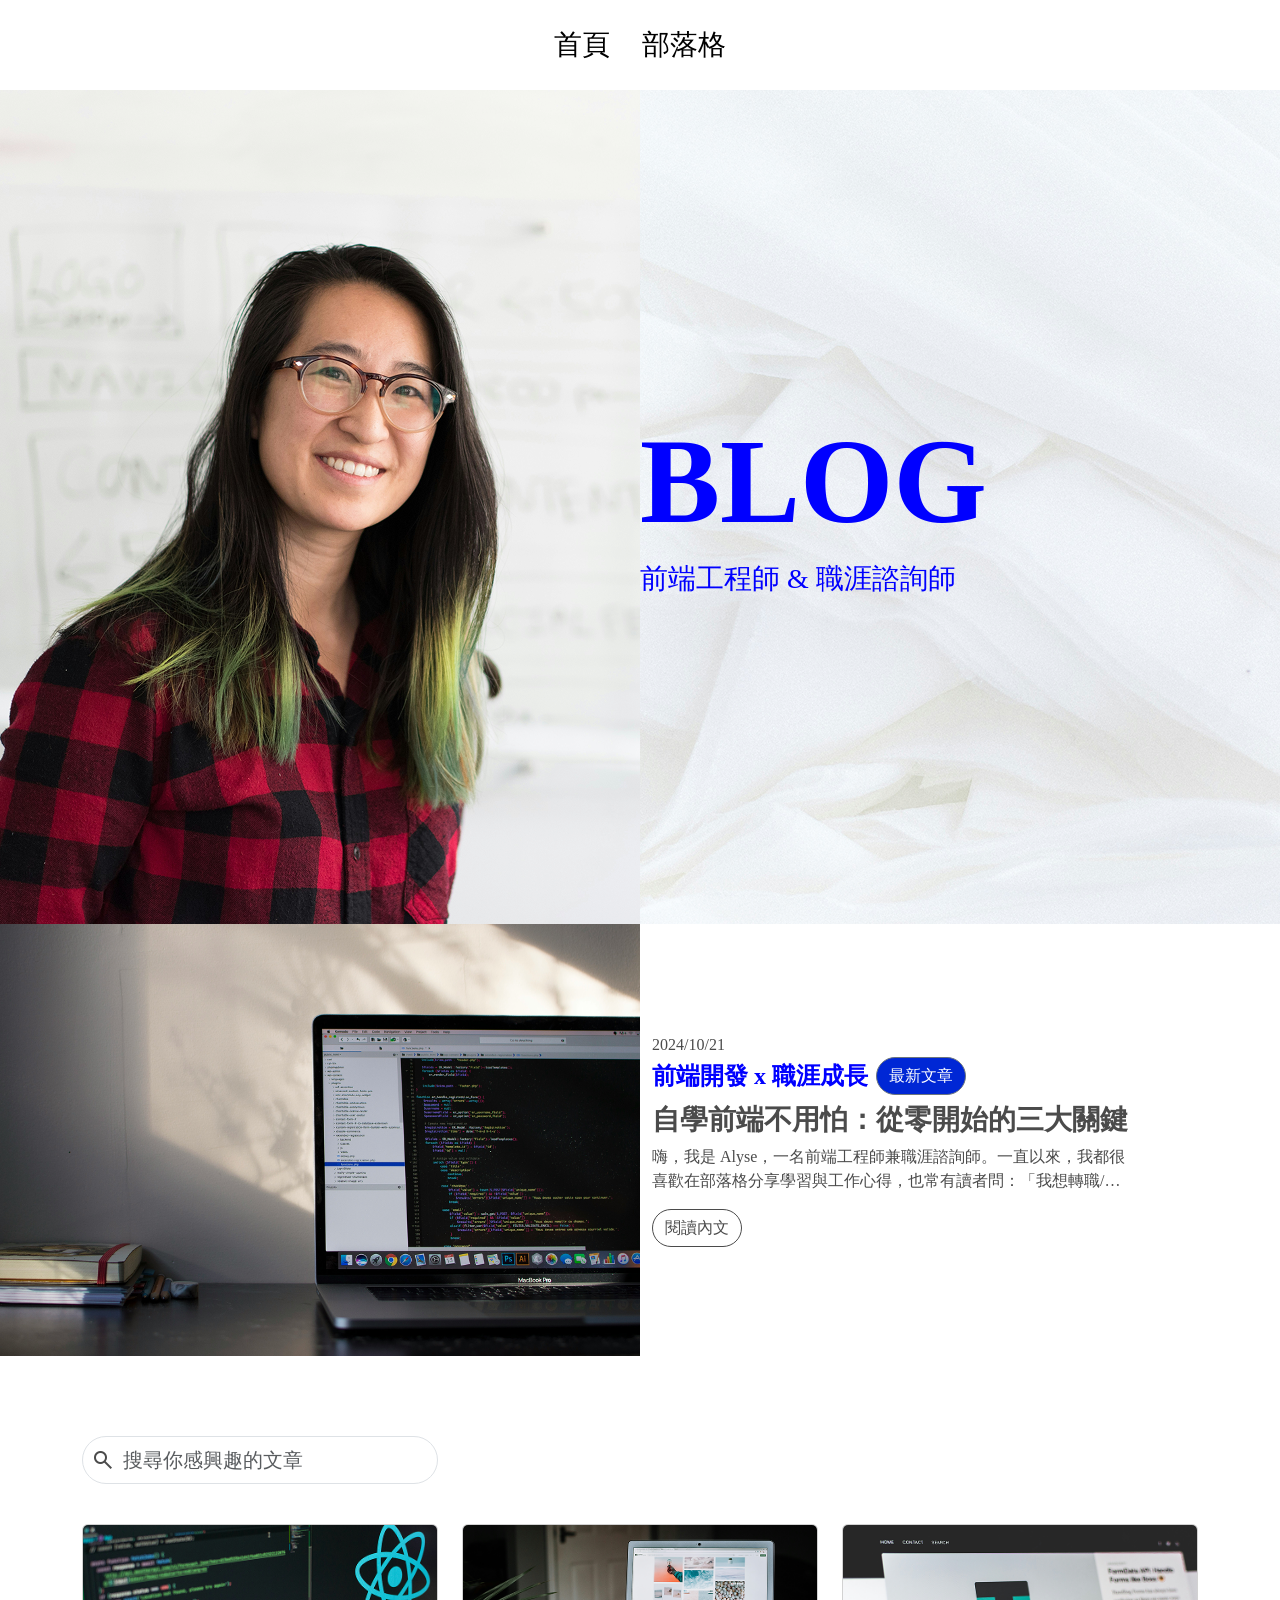
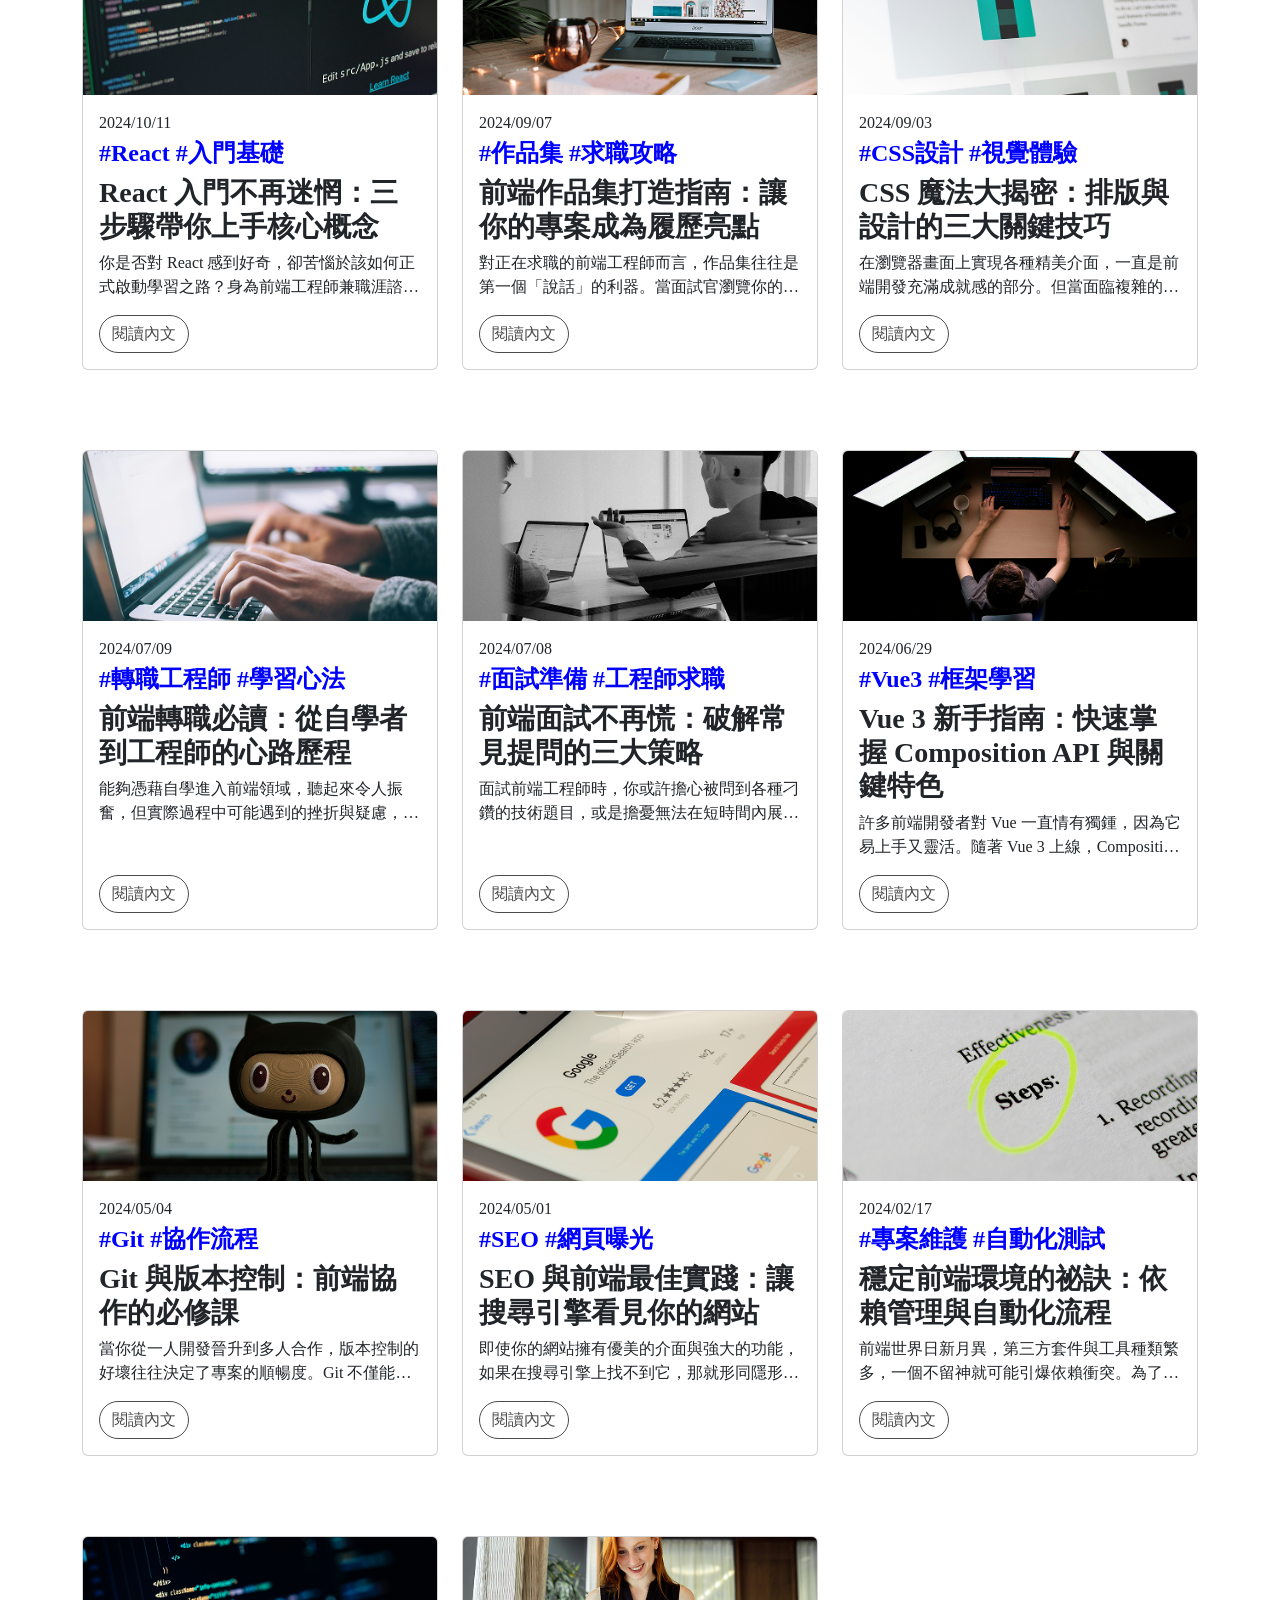
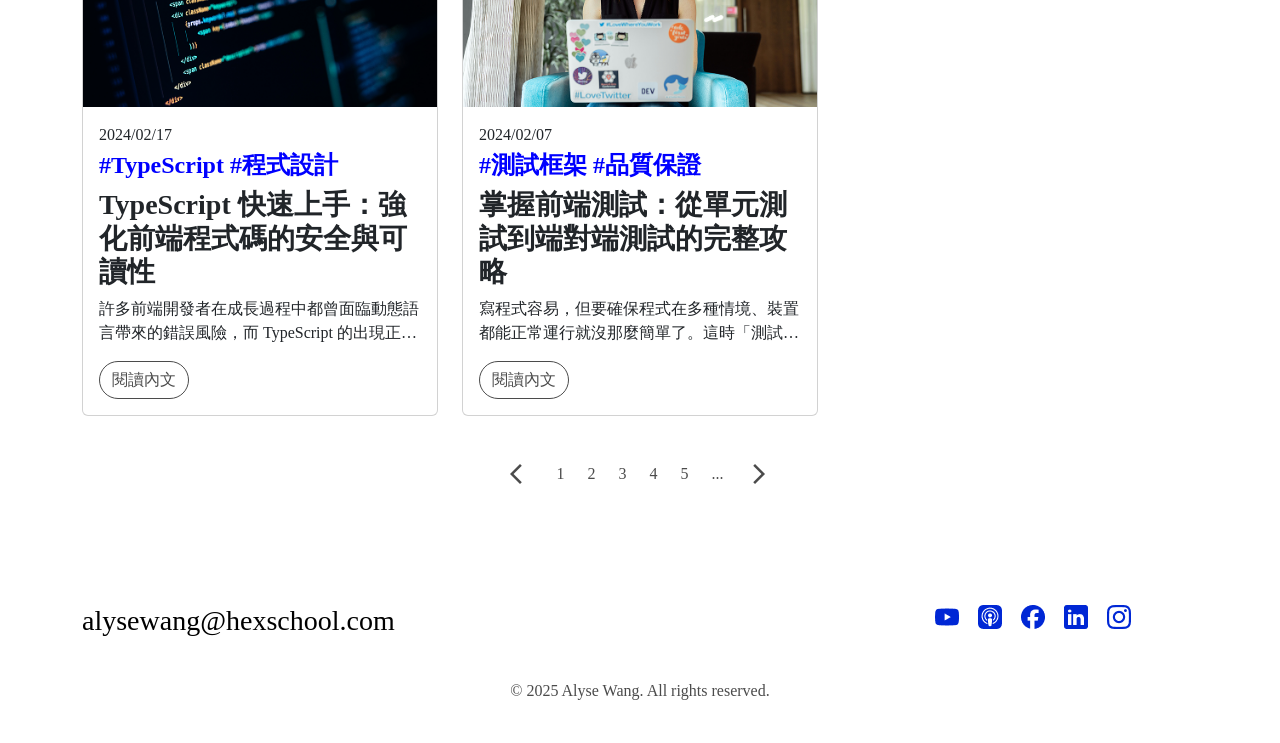
==== commit d53f045b: "blog content finish" ====
--- a/blogs.html
+++ b/blogs.html
@@ -61,7 +61,7 @@
                         <p class="text-truncate-2">嗨，我是
                             Alyse，一名前端工程師兼職涯諮詢師。一直以來，我都很喜歡在部落格分享學習與工作心得，也常有讀者問：「我想轉職/自學前端，該從哪裡開始？」
                             其實自學的過程既自由又具挑戰性。我整理了三大關鍵，幫助你在短期內建立紮實基礎，並快速累積實戰經驗。希望能替你的前端之路帶來一些啟發與動力！</p>
-                        <a href="#" class="btn btn-primary">閱讀內文</a>
+                        <a href="blog-content.html" class="btn btn-primary">閱讀內文</a>
                     </div>
                 </article>
             </div>
@@ -93,7 +93,7 @@
                             <p class="card-text text-truncate-2">你是否對 React
                                 感到好奇，卻苦惱於該如何正式啟動學習之路？身為前端工程師兼職涯諮詢師，我常遇到同學問我：「React
                                 到底該怎麼入門？」為了幫大家減少摸索的時間，我整理出三個循序漸進的關鍵步驟，帶你更輕鬆地掌握 React 核心概念，真正把理論應用在實際專案中。</p>
-                            <a href="#" class="btn btn-primary">閱讀內文</a>
+                            <a href="blog-content.html" class="btn btn-primary">閱讀內文</a>
                         </div>
                     </article>
                 </div>
@@ -107,7 +107,7 @@
                             <p class="card-text text-truncate-2">
                                 對正在求職的前端工程師而言，作品集往往是第一個「說話」的利器。當面試官瀏覽你的網頁作品時，能夠快速了解你的程式邏輯、設計感以及解決問題的思路。我在協助多位同學優化履歷與作品集的過程中，總結出一些關鍵要素，分享給正在打造、升級作品集的你。
                             </p>
-                            <a href="#" class="btn btn-primary">閱讀內文</a>
+                            <a href="blog-content.html" class="btn btn-primary">閱讀內文</a>
                         </div>
                     </article>
                 </div>
@@ -122,7 +122,7 @@
                                 在瀏覽器畫面上實現各種精美介面，一直是前端開發充滿成就感的部分。但當面臨複雜的佈局需求或是響應式設計時，往往讓人抓破頭皮。這篇文章想跟大家分享我在實務專案中累積的三大技巧，幫助你更有效率地駕馭
                                 CSS，打造兼具美感與功能性的網頁。
                             </p>
-                            <a href="#" class="btn btn-primary">閱讀內文</a>
+                            <a href="blog-content.html" class="btn btn-primary">閱讀內文</a>
                         </div>
                     </article>
                 </div>
--- a/css/desktop.css
+++ b/css/desktop.css
@@ -6,7 +6,7 @@
     color: #4B4B4B;
 }
 
-a > h2 {
+a>h2 {
     color: #000000;
 }
 
@@ -30,10 +30,18 @@
     font-weight: 700;
 }
 
-article time{
+article time {
     margin-bottom: 4px;
 }
 
+h3.subtitle {
+    font-size: 64px;
+    color: #000;
+}
+
+.success-cases h4 {
+    color: #000000;
+}
 
 .py-40 {
     padding-top: 40px;
@@ -43,6 +51,15 @@
 .py-80 {
     padding-top: 80px;
     padding-bottom: 80px;
+}
+
+.g-64 {
+    gap: 64px;
+}
+
+.container-1076 {
+    margin: 0 auto;
+    max-width: 1076px;
 }
 
 .text-truncate-2 {
@@ -54,29 +71,45 @@
 
 /* 樣式 */
 
-.navbar{
+.navbar {
     min-height: 90px;
 }
 
-.btn-primary{
+.text-blue {
+    color: #0027D5;
+}
+
+.btn-primary {
     color: #4B4B4B;
-    background:#fff;
+    background: #fff;
     border: 1px solid #4B4B4B;
     border-radius: 40px;
 }
 
-.btn-secondary{
+.btn-secondary {
     background-color: #0027D5;
     border-radius: 40px;
     margin: 0 0 8px 8px;
 }
 
+.btn-success {
+    background: #fff;
+    border: 1px solid #0027D5;
+    color: #0027D5;
+    border-radius: 40px;
+    font-weight: 700;
+}
+
 .pagination a {
     border: 0px;
     color: #4B4B4B;
 }
 
-footer a.page-link{
+footer a.page-link {
+    padding: 0px;
+}
+
+.index-about-text a.page-link {
     padding: 0px;
 }
 
@@ -91,12 +124,281 @@
 }
 
 .selfie-1,
-.selfie-2 {
+.selfie-2,
+.newsletter-1 {
     background-size: cover;
     min-height: 834px;
     background-position: center;
 
 }
 
-
-
+.index-about {
+    min-height: 192px;
+    position: relative;
+}
+
+.index-about-text {
+    position: absolute;
+    font-weight: 500;
+    color: #000;
+    font-size: 28px;
+    top: -120px;
+    right: 80px;
+    background-color: #fff;
+    padding: 80px 40px;
+}
+
+/* index-about */
+
+.about-cards {
+    position: relative;
+}
+
+.about-content {
+    max-width: 480px;
+    position: absolute;
+}
+
+.about-content-l {
+    left: 596px;
+}
+
+.about-content-r {
+    right: 596px;
+}
+
+.about-reverse {
+    flex-direction: row-reverse;
+}
+
+/* cta */
+.cta a,
+.cta {
+    color: #000;
+    font-size: 28px;
+    font-weight: 700;
+    vertical-align: middle;
+
+}
+
+.cta-circle {
+    border: 1px solid #000;
+    border-radius: 50%;
+    padding: 8px 12px;
+}
+
+/* index - blogs 精選 */
+
+.blogs-select {
+    max-width: 1296px;
+    width: 100%;
+}
+
+.mobile-blogs-arrow {
+
+    display: none;
+    margin-top: 32px;
+}
+
+.pc-blogs-arrow {
+    display: flex;
+}
+
+.blog-arrow-l,
+.blog-arrow-r {
+    color: #fff;
+    border-radius: 50%;
+    padding: 10px;
+}
+
+.blog-arrow-l {
+    background-color: #B2BEF2;
+}
+
+.blog-arrow-r {
+    background-color: #0027D5;
+}
+
+/* blog card */
+
+.card {
+    height: 100%;
+}
+
+.card-body {
+    display: flex;
+    flex-direction: column;
+}
+
+.btn-primary {
+    margin-top: auto;
+    align-self: flex-start;
+}
+
+/* success case */
+
+.success-case-header {
+    position: relative;
+    font-weight: 700;
+}
+
+/* 灰色的frame */
+.success-header-img {
+    padding: 24px;
+    background-color: #EDEDED;
+    /* max-width: 745px; */
+    margin-bottom: 40px;
+
+}
+
+.success-summary {
+    background-color: #fff;
+    position: absolute;
+    max-width: 526px;
+    top: 29px;
+    left: 550px;
+    padding: 80px 40px;
+}
+
+.success-cta {
+    position: absolute;
+    background-color: #F5F5F5;
+    max-width: 526px;
+    top: 285px;
+    right: 0px;
+    padding: 80px 40px;
+}
+
+.success-cases {
+    background-color: #F5F5F5;
+    padding: 24px 12px;
+    justify-content: space-between;
+}
+
+.case-point {
+    border-bottom: 1px solid #4B4B4B;
+}
+
+.success-cases .btn-primary {
+    background-color: #F5F5F5;
+    padding: 8px 16px;
+
+}
+
+.case-img {
+    max-width: 80px;
+}
+
+/* newsletter section */
+.newsletter-section{
+    padding: 80px;
+}
+
+.newsletter-1{
+    background-image: url(../img/desktop/index/photo9.png);
+}
+.newsletter-text{
+    padding: 80px;
+    width: 100%;
+}
+
+.newsletter-text p{
+    margin-bottom: 24px;
+}
+
+.newsletter-text input{
+    width: 100%;
+    margin-bottom: 8px;
+    border: 0px;
+    background-color: #F1F1F1;
+    color: #4B4B4B;
+    padding: 8px 16px;
+}
+
+.newsletter-btn{
+    margin-top: 16px;
+}
+
+.contact-list li{
+    display: flex;
+    justify-content: space-between;
+    border-bottom: 1px solid #000;
+    align-items: center;
+    padding: 16px 0px;
+    margin: 0px;
+}
+
+.contact-list a{
+    text-decoration: none;
+    color: #000;
+    font-size: 28px;
+    font-weight: 500;
+}
+
+.contact-list p {
+    display: flex;
+       padding: 0px;
+       margin: 0px;
+       justify-content: center;
+       align-items: center;
+       gap: 8px;
+}
+
+.contact-mail a, .contact-mail p{
+    color: #000;
+    font-size: 28px;
+    font-weight: 500;
+    margin: 0px;
+}
+
+.contact-mail {
+    padding: 16px 0px;
+    border-bottom: 1px solid #000;
+    display: flex;
+    justify-content: space-between;
+    align-items: center;
+}
+
+/* blog content */
+
+.container-636{
+    margin: 0 auto;
+    max-width: 636px;
+    padding: 12px;
+}
+
+.blog-content-article h4{
+    margin-bottom: 24px;
+    font-weight: 700;
+}
+
+.blog-content-article h5{
+    margin-bottom: 12px;
+    font-weight: 700;
+}
+
+.blog-content-article img{
+    margin-top: 40px;
+    margin-bottom: 24px;
+}
+
+.blog-content-article p{
+    margin-bottom: 8px;
+}
+.blog-content-article ul,.blog-content-article ol{
+        margin: 0 0 24px 0;
+    padding-left: 16px;
+
+}
+
+.blog-content-article blockquote{
+    margin-bottom: 24px;
+    background-color: #EDEDED;
+    font-weight: 700;
+    padding: 24px;
+    border-radius: 24px;
+}
+
+.article-select a{
+    padding: 8px 16px;
+}
--- a/css/mobile.css
+++ b/css/mobile.css
@@ -5,6 +5,11 @@
 
         font-size: 52px;
         margin-bottom: 12px;
+
+    }
+
+    h3.subtitle {
+        font-size: 48px;
 
     }
 
@@ -36,6 +41,12 @@
         padding: 24px;
     }
 
+    .index-about-text {
+        position: relative;
+        top: 0;
+        right: 0;
+    }
+
     /* about */
     .about-img {
         min-height: 375px;
@@ -45,8 +56,117 @@
         padding: 48px 12px;
     }
 
+    /* index about */
+
+    .about-cards {
+        position: relative;
+        flex-direction: column;
+    }
+
+    .about-content {
+        max-width: 100%;
+        position: static;
+        left: 0px;
+    }
+
+    /* index card arrow */
+    .mobile-blogs-arrow {
+        display: flex;
+    }
+
+    .pc-blogs-arrow {
+        display: none;
+    }
+
+    /* success case */
+    .success-case-header {
+        position: static;
+        gap: 12px;
+    }
+
+    .success-header-img {
+        display: flex;
+        flex-direction: column;
+        justify-content: center;
+        align-items: center;
+        margin-bottom: -200px;
+    }
+
+    .success-summary {
+        background-color: #fff;
+        position: static;
+        max-width: 100%;
+        top: 0px;
+        left: 0px;
+        padding: 40px 24px;
+
+    }
+
+    .success-cta {
+        position: static;
+        background-color: #F5F5F5;
+        max-width: 100%;
+        top: 0px;
+        right: 0px;
+        padding: 40px 24px;
+        margin-bottom: 40px;
+
+    }
+
+    .success-cases {
+        gap: 24px;
+    }
+
+    .newsletter-section {
+        padding: 12px;
+    }
+
+    .newsletter-1{
+        min-height: 375px;
+        background-position: top;
+    }
+
+    .newsletter-text {
+        padding: 40px 24px;
+        width: 100%;
+        font-size: 20px;
+    }
+
     /* footer */
     .social-list {
         display: none;
     }
+
+    .contact-mail {
+        padding: 12px;
+        display: block;
+    }
+
+    .contact-mail p {
+        margin: 0px 0px 8px 0px;
+    }
+
+    .contact-mail a,
+    .contact-mail p {
+        font-size: 24px;
+    }
+
+    .contact-list li {
+        display: block;
+        padding: 12px;
+    }
+
+    .contact-list a {
+        font-size: 24px;
+
+    }
+
+    .contact-list p {
+        padding: 0px;
+        margin: 0px 0px 8px 0px;
+        gap: 0px;
+        justify-content: flex-start;
+    }
+
+
 }
